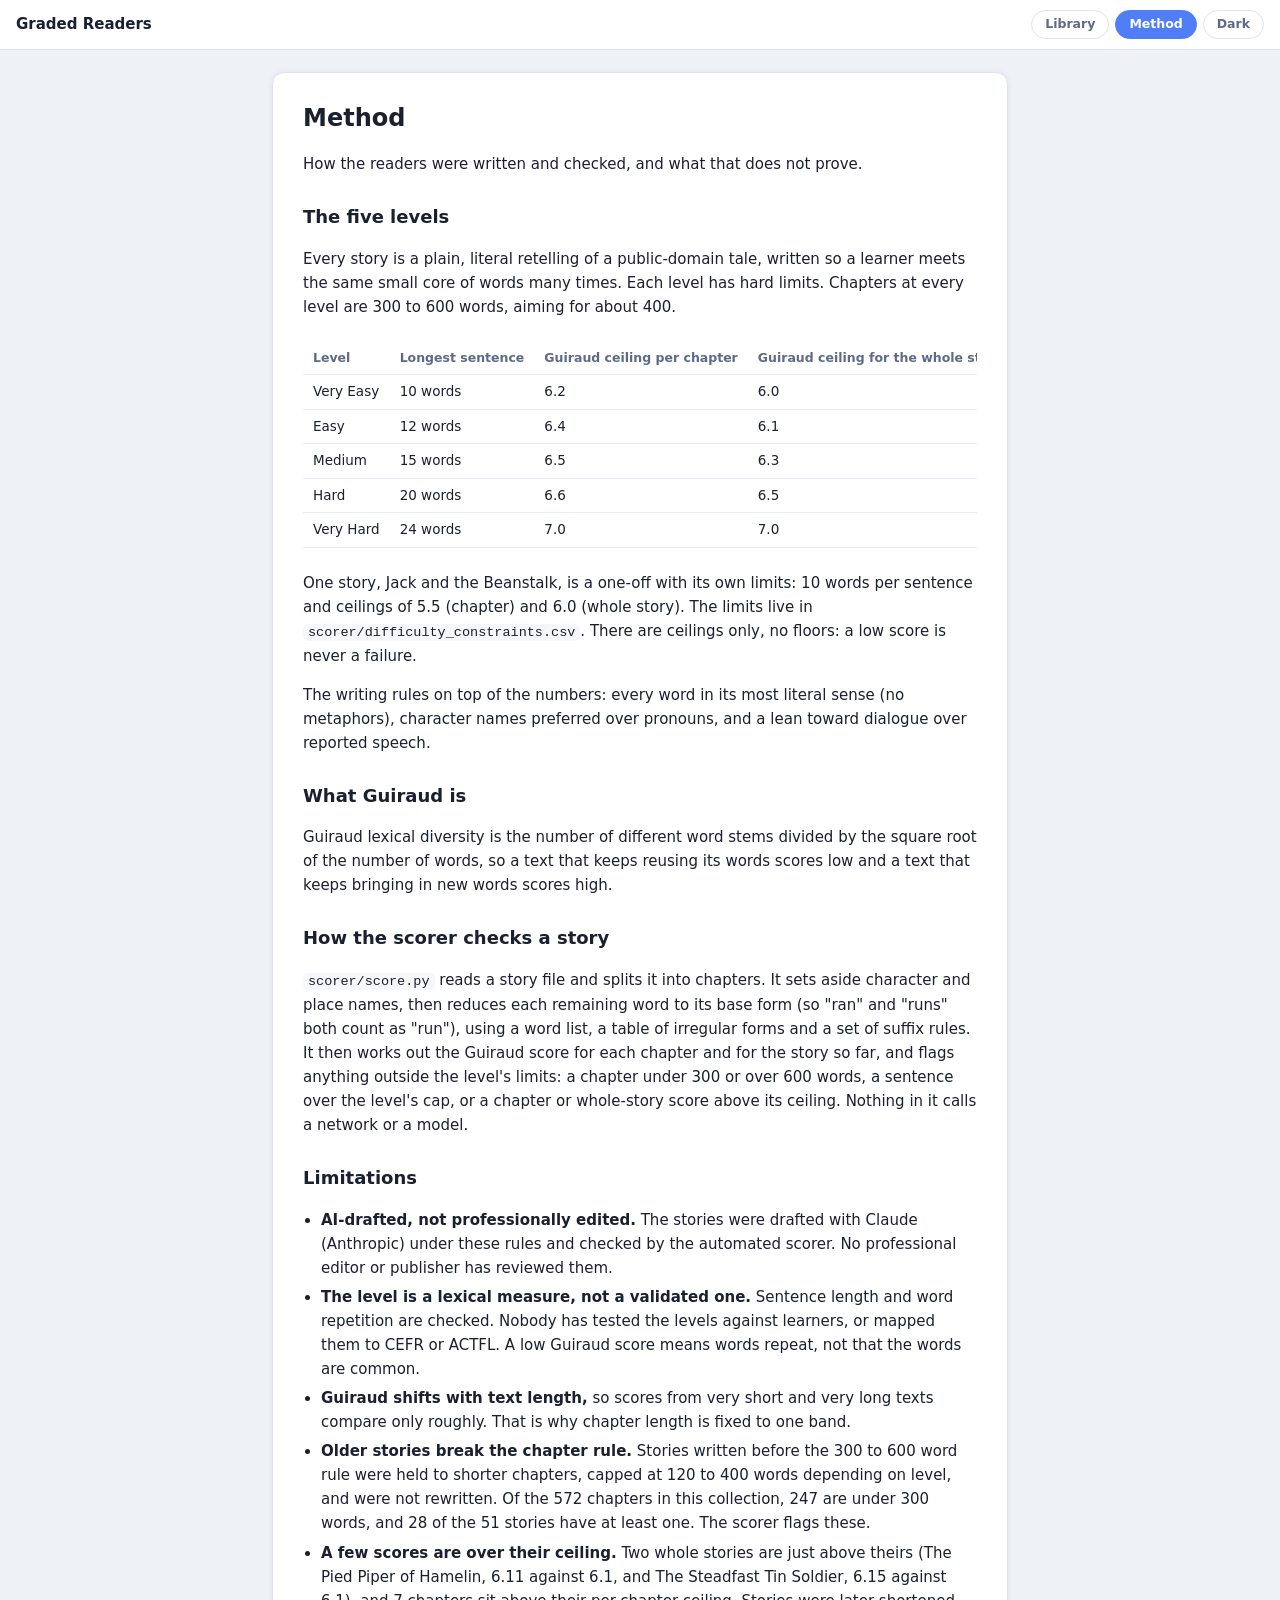
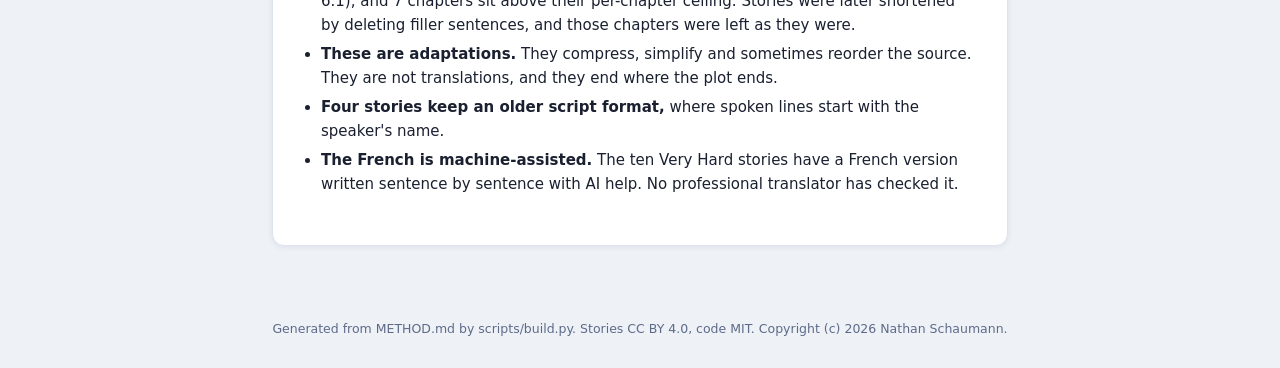
==== method.html @ 7c4550a3 "Initial commit: graded English readers (51 stories), scorer, static site Co-Authored-By: Claude Sonn" ====
<!doctype html>
<html lang="en">
<head>
<meta charset="utf-8">
<meta name="viewport" content="width=device-width, initial-scale=1">
<title>Method | Graded Readers</title>
<link rel="icon" href="data:,">
<link rel="stylesheet" href="css/style.css">
<script src="js/theme.js"></script>
</head>
<body>
<header class="topbar">
  <a class="brand" href="index.html">Graded Readers</a>
  <nav class="topnav">
    <a class="pill" href="index.html">Library</a>
    <a class="pill on" href="method.html">Method</a>
    <button class="pill" id="theme-btn" type="button">Dark</button>
  </nav>
</header>
<main class="doc">
<h1>Method</h1>
<p>How the readers were written and checked, and what that does not prove.</p>
<h2>The five levels</h2>
<p>Every story is a plain, literal retelling of a public-domain tale, written so a learner meets the same small core of words many times. Each level has hard limits. Chapters at every level are 300 to 600 words, aiming for about 400.</p>
<div class='tablewrap'><table><thead><tr><th>Level</th><th>Longest sentence</th><th>Guiraud ceiling per chapter</th><th>Guiraud ceiling for the whole story</th></tr></thead><tbody><tr><td>Very Easy</td><td>10 words</td><td>6.2</td><td>6.0</td></tr><tr><td>Easy</td><td>12 words</td><td>6.4</td><td>6.1</td></tr><tr><td>Medium</td><td>15 words</td><td>6.5</td><td>6.3</td></tr><tr><td>Hard</td><td>20 words</td><td>6.6</td><td>6.5</td></tr><tr><td>Very Hard</td><td>24 words</td><td>7.0</td><td>7.0</td></tr></tbody></table></div>
<p>One story, Jack and the Beanstalk, is a one-off with its own limits: 10 words per sentence and ceilings of 5.5 (chapter) and 6.0 (whole story). The limits live in <code>scorer/difficulty_constraints.csv</code>. There are ceilings only, no floors: a low score is never a failure.</p>
<p>The writing rules on top of the numbers: every word in its most literal sense (no metaphors), character names preferred over pronouns, and a lean toward dialogue over reported speech.</p>
<h2>What Guiraud is</h2>
<p>Guiraud lexical diversity is the number of different word stems divided by the square root of the number of words, so a text that keeps reusing its words scores low and a text that keeps bringing in new words scores high.</p>
<h2>How the scorer checks a story</h2>
<p><code>scorer/score.py</code> reads a story file and splits it into chapters. It sets aside character and place names, then reduces each remaining word to its base form (so "ran" and "runs" both count as "run"), using a word list, a table of irregular forms and a set of suffix rules. It then works out the Guiraud score for each chapter and for the story so far, and flags anything outside the level's limits: a chapter under 300 or over 600 words, a sentence over the level's cap, or a chapter or whole-story score above its ceiling. Nothing in it calls a network or a model.</p>
<h2>Limitations</h2>
<ul><li><strong>AI-drafted, not professionally edited.</strong> The stories were drafted with Claude (Anthropic) under these rules and checked by the automated scorer. No professional editor or publisher has reviewed them.</li><li><strong>The level is a lexical measure, not a validated one.</strong> Sentence length and word repetition are checked. Nobody has tested the levels against learners, or mapped them to CEFR or ACTFL. A low Guiraud score means words repeat, not that the words are common.</li><li><strong>Guiraud shifts with text length,</strong> so scores from very short and very long texts compare only roughly. That is why chapter length is fixed to one band.</li><li><strong>Older stories break the chapter rule.</strong> Stories written before the 300 to 600 word rule were held to shorter chapters, capped at 120 to 400 words depending on level, and were not rewritten. Of the 572 chapters in this collection, 247 are under 300 words, and 28 of the 51 stories have at least one. The scorer flags these.</li><li><strong>A few scores are over their ceiling.</strong> Two whole stories are just above theirs (The Pied Piper of Hamelin, 6.11 against 6.1, and The Steadfast Tin Soldier, 6.15 against 6.1), and 7 chapters sit above their per-chapter ceiling. Stories were later shortened by deleting filler sentences, and those chapters were left as they were.</li><li><strong>These are adaptations.</strong> They compress, simplify and sometimes reorder the source. They are not translations, and they end where the plot ends.</li><li><strong>Four stories keep an older script format,</strong> where spoken lines start with the speaker's name.</li><li><strong>The French is machine-assisted.</strong> The ten Very Hard stories have a French version written sentence by sentence with AI help. No professional translator has checked it.</li></ul>
</main>
<footer class="foot">Generated from METHOD.md by scripts/build.py. Stories CC BY 4.0, code MIT. Copyright (c) 2026 Nathan Schaumann.</footer>
</body>
</html>
---- css/style.css ----
/* Graded Readers: shared styles. Light and dark from tokens. */
:root {
  --bg: #eef1f6; --card: #fff; --card-2: #f5f7fb;
  --border: #dde3ef; --border-soft: #e8ecf4;
  --text: #1a2030; --muted: #5d6b89;
  --accent: #4f7ef8; --accent-text: #2f5fd6; --accent-soft: #e3ebff;
  --on-accent: #fff;
  --paper: #fff; --paper-text: #1d2333;
  --fr-bg: #f3f6ff; --fr-bar: #8fa8f0;
  --lv-VE: #1e7d4f; --lv-VE-bg: #e5f5ec;
  --lv-E: #0c7c86; --lv-E-bg: #e0f4f6;
  --lv-M: #2f5fd6; --lv-M-bg: #e3ebff;
  --lv-H: #8a6414; --lv-H-bg: #faf1dd;
  --lv-VH: #6d28d9; --lv-VH-bg: #f0eaff;
  --lv-oneoff: #55607a; --lv-oneoff-bg: #eaecf1;
  --shadow: 0 1px 6px rgba(20,30,60,.08);
  --radius: 12px;
  --font-sans: -apple-system, BlinkMacSystemFont, "Segoe UI", system-ui, sans-serif;
  --font-read: Georgia, "Iowan Old Style", "Palatino Linotype", Palatino, "Times New Roman", serif;
  --read-size: 19px;
}
:root[data-theme="dark"] {
  --bg: #12151d; --card: #1b202c; --card-2: #212838;
  --border: #2c3446; --border-soft: #262d3d;
  --text: #e6eaf4; --muted: #9aa6c0;
  --accent: #7c9bff; --accent-text: #9db4ff; --accent-soft: #24304f;
  --on-accent: #0d1220;
  --paper: #181d29; --paper-text: #dfe4f0;
  --fr-bg: #1e2638; --fr-bar: #4d64a8;
  --lv-VE: #6fd6a0; --lv-VE-bg: #17322a;
  --lv-E: #6bd2dc; --lv-E-bg: #15313a;
  --lv-M: #9db4ff; --lv-M-bg: #22305a;
  --lv-H: #f0c96a; --lv-H-bg: #3a2f14;
  --lv-VH: #c4a6ff; --lv-VH-bg: #2f2350;
  --lv-oneoff: #b3bdd4; --lv-oneoff-bg: #2a3142;
  --shadow: 0 1px 6px rgba(0,0,0,.4);
}
@media (prefers-color-scheme: dark) {
  :root:not([data-theme="light"]) {
    --bg: #12151d; --card: #1b202c; --card-2: #212838;
    --border: #2c3446; --border-soft: #262d3d;
    --text: #e6eaf4; --muted: #9aa6c0;
    --accent: #7c9bff; --accent-text: #9db4ff; --accent-soft: #24304f;
    --on-accent: #0d1220;
    --paper: #181d29; --paper-text: #dfe4f0;
    --fr-bg: #1e2638; --fr-bar: #4d64a8;
    --lv-VE: #6fd6a0; --lv-VE-bg: #17322a;
    --lv-E: #6bd2dc; --lv-E-bg: #15313a;
    --lv-M: #9db4ff; --lv-M-bg: #22305a;
    --lv-H: #f0c96a; --lv-H-bg: #3a2f14;
    --lv-VH: #c4a6ff; --lv-VH-bg: #2f2350;
    --lv-oneoff: #b3bdd4; --lv-oneoff-bg: #2a3142;
    --shadow: 0 1px 6px rgba(0,0,0,.4);
  }
}

* , *::before, *::after { box-sizing: border-box; }
html { -webkit-text-size-adjust: 100%; }
body {
  margin: 0; background: var(--bg); color: var(--text);
  font-family: var(--font-sans); font-size: 15px; line-height: 1.5;
}
a { color: var(--accent-text); }
button, input, select { font: inherit; color: inherit; }
[hidden] { display: none !important; }

/* ---------- top bar ---------- */
.topbar {
  display: flex; align-items: center; gap: 14px; flex-wrap: wrap;
  padding: 10px 16px; background: var(--card); border-bottom: 1px solid var(--border);
}
.brand { font-weight: 700; font-size: 15px; color: var(--text); text-decoration: none; white-space: nowrap; }
.topnav { display: flex; gap: 6px; margin-left: auto; align-items: center; flex-wrap: wrap; }
.pill {
  display: inline-flex; align-items: center; gap: 6px; appearance: none; cursor: pointer;
  font-size: 12.5px; font-weight: 700; line-height: 1.35; white-space: nowrap;
  padding: 5px 13px; border-radius: 999px; text-decoration: none;
  border: 1px solid var(--border); background: var(--card); color: var(--muted);
}
.pill:hover { border-color: var(--accent); color: var(--text); }
.pill[aria-pressed="true"], .pill.on { background: var(--accent); border-color: var(--accent); color: var(--on-accent); }
.pill .n { font-weight: 500; opacity: .8; }

/* ---------- library ---------- */
.wrap { max-width: 1240px; margin: 0 auto; padding: 22px 16px 40px; }
.intro h1 { font-size: 22px; margin: 0 0 6px; line-height: 1.25; }
.intro p { margin: 0 0 6px; color: var(--muted); max-width: 70ch; }
.controls { display: flex; flex-wrap: wrap; gap: 10px 14px; align-items: center; margin: 18px 0 14px; }
.controls .levels { display: flex; flex-wrap: wrap; gap: 6px; }
.controls .right { display: flex; gap: 8px; margin-left: auto; align-items: center; flex-wrap: wrap; }
.search, .select {
  border: 1px solid var(--border); background: var(--card); border-radius: 9px;
  padding: 7px 11px; font-size: 14px;
}
.search { width: 240px; max-width: 100%; }
.count { color: var(--muted); font-size: 13px; margin-bottom: 10px; }

.grid { display: grid; grid-template-columns: repeat(auto-fill, minmax(360px, 1fr)); gap: 12px; }
.card {
  display: flex; flex-direction: column; gap: 8px; text-decoration: none; color: var(--text);
  background: var(--card); border: 1px solid var(--border); border-radius: var(--radius);
  padding: 13px 15px; box-shadow: var(--shadow); transition: border-color .12s, transform .08s;
}
.card:hover { border-color: var(--accent); transform: translateY(-1px); }
.card:focus-visible, .pill:focus-visible, .search:focus-visible, .select:focus-visible, .btn:focus-visible {
  outline: 2px solid var(--accent); outline-offset: 2px;
}
.card h2 { font-size: 16px; line-height: 1.3; margin: 0; font-weight: 700; }
.card .row { display: flex; gap: 6px 8px; align-items: center; flex-wrap: wrap; font-size: 12.5px; color: var(--muted); }
.card .row .dot { opacity: .5; }
.badge {
  display: inline-block; font-size: 11.5px; font-weight: 700; padding: 2px 9px; border-radius: 999px;
  white-space: nowrap; line-height: 1.5;
}
.badge.fr { background: var(--accent-soft); color: var(--accent-text); }
.lv-VE { background: var(--lv-VE-bg); color: var(--lv-VE); }
.lv-E { background: var(--lv-E-bg); color: var(--lv-E); }
.lv-M { background: var(--lv-M-bg); color: var(--lv-M); }
.lv-H { background: var(--lv-H-bg); color: var(--lv-H); }
.lv-VH { background: var(--lv-VH-bg); color: var(--lv-VH); }
.lv-oneoff { background: var(--lv-oneoff-bg); color: var(--lv-oneoff); }
.empty { color: var(--muted); padding: 30px 0; text-align: center; }

.levels-table { margin: 4px 0 0; }
details.levelinfo { margin-top: 14px; background: var(--card); border: 1px solid var(--border); border-radius: var(--radius); padding: 10px 15px; }
details.levelinfo summary { cursor: pointer; font-weight: 700; font-size: 13.5px; }
.tablewrap { overflow-x: auto; }
table { border-collapse: collapse; width: 100%; font-size: 13.5px; margin: 8px 0; }
th, td { text-align: left; padding: 6px 10px; border-bottom: 1px solid var(--border-soft); white-space: nowrap; }
th { color: var(--muted); font-weight: 700; font-size: 12.5px; }
td.num, th.num { text-align: right; }

.foot { color: var(--muted); font-size: 12.5px; text-align: center; padding: 24px 16px 30px; }

/* ---------- reader ---------- */
.readerbar {
  position: sticky; top: 0; z-index: 5; background: var(--card); border-bottom: 1px solid var(--border);
  padding: 8px 16px; display: flex; flex-wrap: wrap; gap: 8px 10px; align-items: center;
}
.readerbar .title { font-weight: 700; font-size: 15px; margin-right: auto; min-width: 0; }
.seg { display: inline-flex; border: 1px solid var(--border); border-radius: 999px; overflow: hidden; }
.seg button {
  appearance: none; border: 0; background: var(--card); color: var(--muted); cursor: pointer;
  padding: 5px 12px; font-size: 12.5px; font-weight: 700; white-space: nowrap;
}
.seg button + button { border-left: 1px solid var(--border); }
.seg button[aria-pressed="true"] { background: var(--accent); color: var(--on-accent); }
.tool { display: inline-flex; align-items: center; gap: 6px; font-size: 12.5px; color: var(--muted); white-space: nowrap; }
.tool input[type=checkbox] { accent-color: var(--accent); }
.readerbar .select { padding: 4px 8px; font-size: 12.5px; max-width: 220px; }

.paper {
  max-width: 44rem; margin: 22px auto 60px; padding: 30px 34px 40px; background: var(--paper); color: var(--paper-text);
  border: 1px solid var(--border); border-radius: var(--radius); box-shadow: var(--shadow);
  font-family: var(--font-read); font-size: var(--read-size); line-height: 1.7;
}
.paper.wide { max-width: 78rem; }
.story-head h1 { font-family: var(--font-sans); font-size: 26px; line-height: 1.25; margin: 0 0 8px; }
.story-head .row { display: flex; flex-wrap: wrap; gap: 6px 10px; align-items: center; font: 13px/1.4 var(--font-sans); color: var(--muted); }
details.report { font: 13.5px/1.5 var(--font-sans); margin: 14px 0 6px; border: 1px solid var(--border); border-radius: 10px; padding: 8px 12px; background: var(--card-2); color: var(--text); }
details.report summary { cursor: pointer; font-weight: 700; }
details.report p { margin: 8px 0; }
.chapter { margin-top: 2.2em; scroll-margin-top: 70px; }
.chapter .eyebrow { font: 700 12px/1 var(--font-sans); letter-spacing: .08em; text-transform: uppercase; color: var(--muted); }
.chapter h2 { font-family: var(--font-sans); font-size: 21px; line-height: 1.3; margin: 6px 0 4px; }
.chapter .also { font: 13px/1.4 var(--font-sans); color: var(--muted); margin: 0 0 8px; }
.para { margin: 0 0 1.05em; }
.pair { display: grid; grid-template-columns: 1fr; gap: 0; margin: 0 0 1.05em; }
.pair.two { grid-template-columns: 1fr 1fr; gap: 0 30px; }
.pair .fr, .para.fr { background: var(--fr-bg); border-left: 3px solid var(--fr-bar); padding: 6px 12px; border-radius: 0 8px 8px 0; }
.pair.two .fr { margin: 0; }
.pair .en, .pair .fr { margin: 0; }
.pair:not(.two) .fr { margin-top: .55em; }
.summary { font: italic 14px/1.5 var(--font-sans); color: var(--muted); margin: -.55em 0 1.05em; padding-left: 12px; border-left: 3px solid var(--border); }
.script .line { display: block; margin: 0 0 .25em; }
.sp { font-family: var(--font-sans); font-weight: 700; font-size: .82em; color: var(--accent-text); margin-right: .35em; }
.pager { display: flex; justify-content: space-between; gap: 10px; margin-top: 2.4em; font-family: var(--font-sans); }
.btn { display: inline-block; text-decoration: none; cursor: pointer; border: 1px solid var(--border); background: var(--card); color: var(--text); border-radius: 9px; padding: 7px 14px; font: 700 13px var(--font-sans); }
.btn:hover { border-color: var(--accent); }
.loading, .err { max-width: 44rem; margin: 40px auto; padding: 0 16px; color: var(--muted); }

/* method page */
.doc { max-width: 46rem; margin: 22px auto 50px; padding: 26px 30px 34px; background: var(--card); border: 1px solid var(--border); border-radius: var(--radius); box-shadow: var(--shadow); line-height: 1.6; }
.doc h1 { font-size: 24px; margin: 0 0 4px; }
.doc h2 { font-size: 18px; margin: 1.5em 0 .4em; }
.doc ul { padding-left: 1.2em; }
.doc li { margin: .35em 0; }
.doc code { font-family: ui-monospace, "SF Mono", Menlo, Consolas, monospace; font-size: .9em; background: var(--card-2); padding: 1px 5px; border-radius: 5px; }

@media (max-width: 900px) {
  .pair.two { grid-template-columns: 1fr; }
  .pair.two .fr { margin-top: .55em; }
}
@media (max-width: 640px) {
  .grid { grid-template-columns: 1fr; }
  .paper { margin: 12px 0 40px; padding: 20px 16px 30px; border-radius: 0; border-left: 0; border-right: 0; }
  .doc { margin: 12px 0 30px; padding: 20px 16px 26px; border-radius: 0; border-left: 0; border-right: 0; }
  .story-head h1 { font-size: 18px; }
  .story-head .row { gap: 6px 8px; font-size: 12.5px; }
  .readerbar { position: static; }
  .readerbar .title { flex-basis: 100%; }
  .search { width: 100%; }
  .controls .right { margin-left: 0; width: 100%; }
}
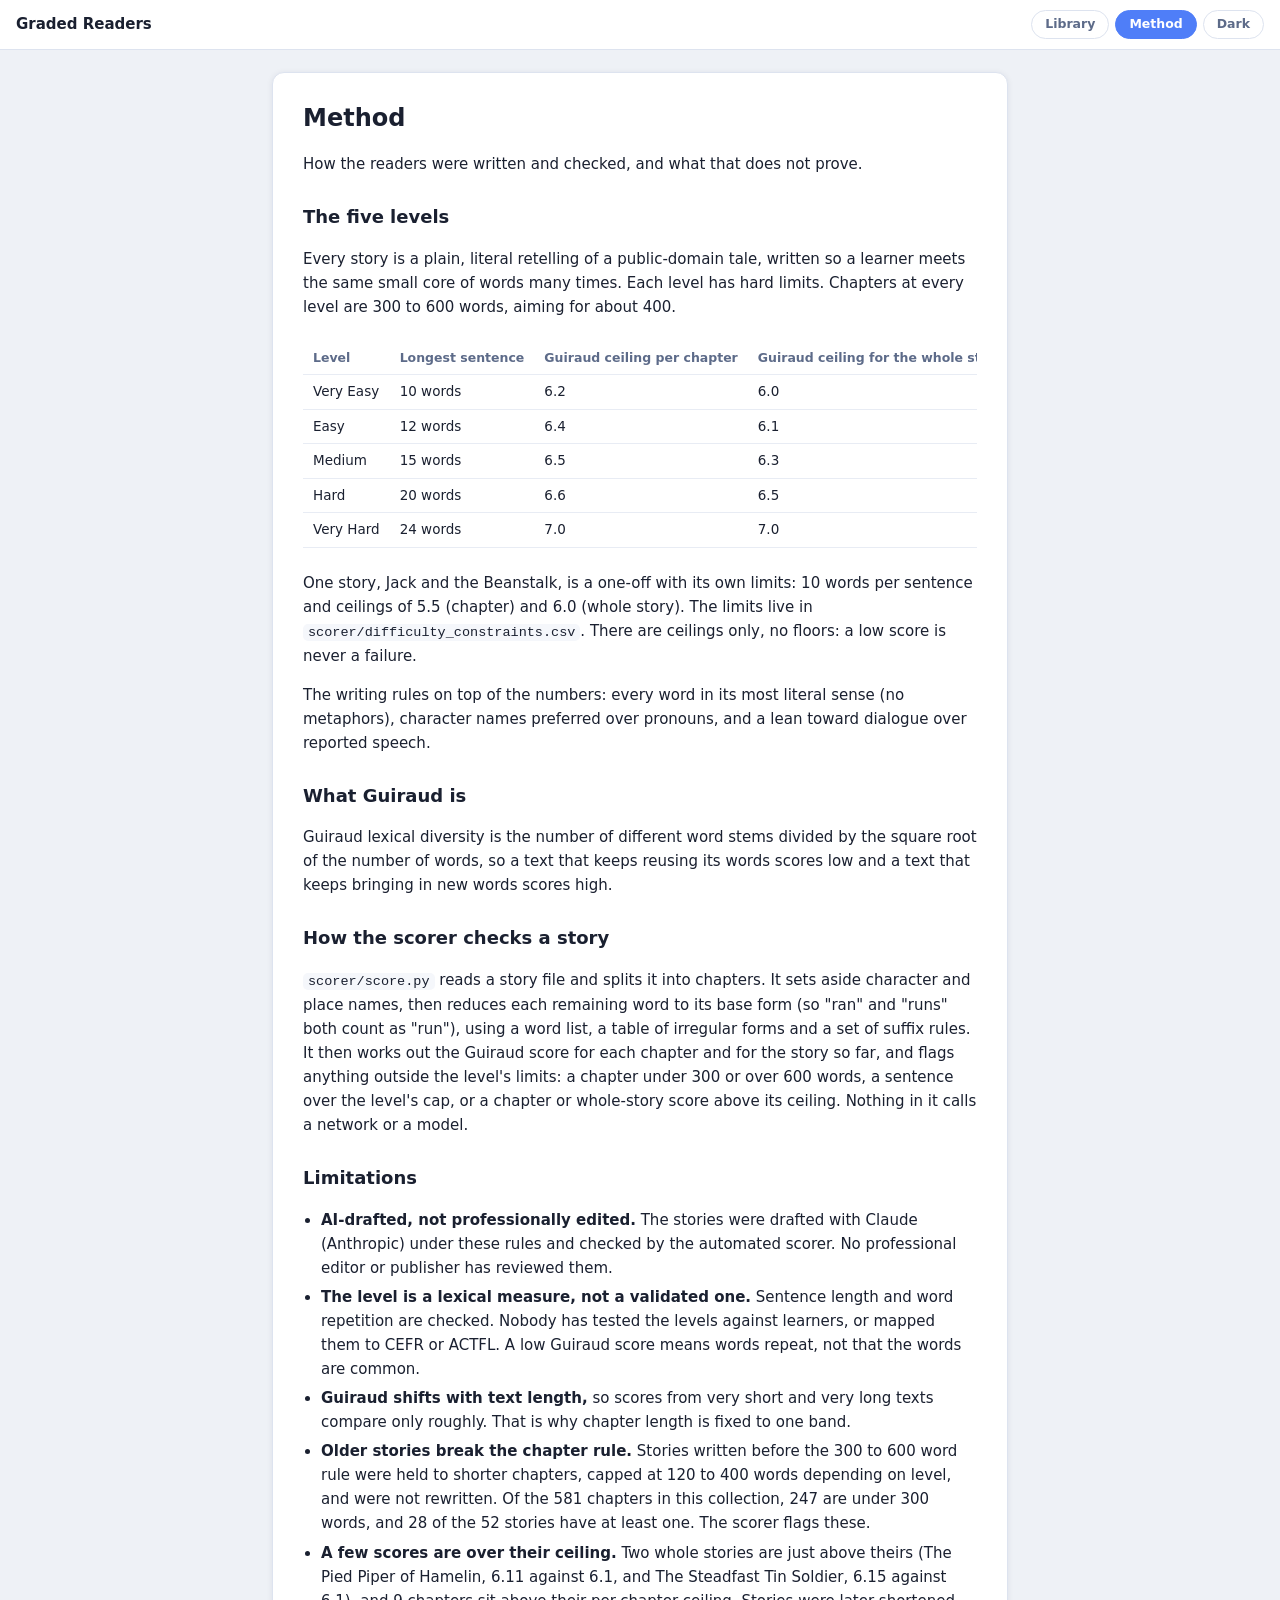
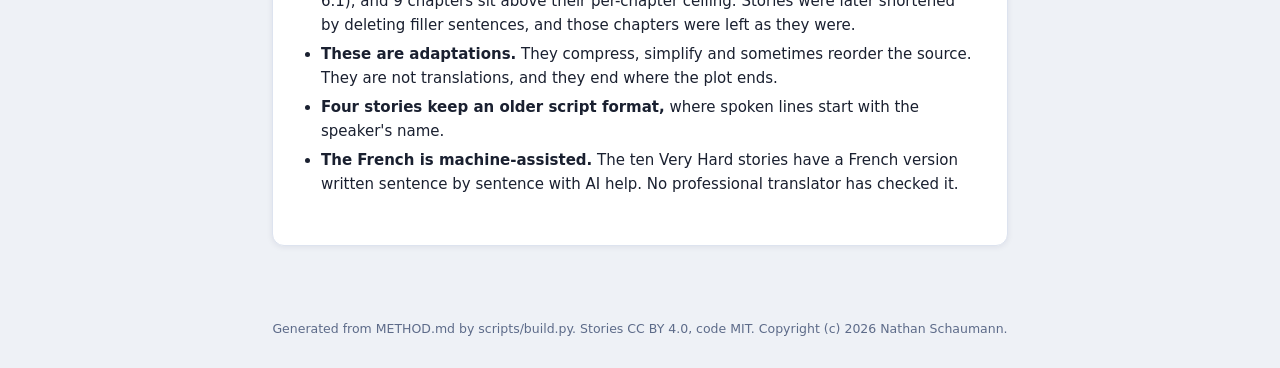
==== commit bc138e3b: "Add Peter Pan (52 stories)" ====
--- a/method.html
+++ b/method.html
@@ -30,7 +30,7 @@
 <h2>How the scorer checks a story</h2>
 <p><code>scorer/score.py</code> reads a story file and splits it into chapters. It sets aside character and place names, then reduces each remaining word to its base form (so "ran" and "runs" both count as "run"), using a word list, a table of irregular forms and a set of suffix rules. It then works out the Guiraud score for each chapter and for the story so far, and flags anything outside the level's limits: a chapter under 300 or over 600 words, a sentence over the level's cap, or a chapter or whole-story score above its ceiling. Nothing in it calls a network or a model.</p>
 <h2>Limitations</h2>
-<ul><li><strong>AI-drafted, not professionally edited.</strong> The stories were drafted with Claude (Anthropic) under these rules and checked by the automated scorer. No professional editor or publisher has reviewed them.</li><li><strong>The level is a lexical measure, not a validated one.</strong> Sentence length and word repetition are checked. Nobody has tested the levels against learners, or mapped them to CEFR or ACTFL. A low Guiraud score means words repeat, not that the words are common.</li><li><strong>Guiraud shifts with text length,</strong> so scores from very short and very long texts compare only roughly. That is why chapter length is fixed to one band.</li><li><strong>Older stories break the chapter rule.</strong> Stories written before the 300 to 600 word rule were held to shorter chapters, capped at 120 to 400 words depending on level, and were not rewritten. Of the 572 chapters in this collection, 247 are under 300 words, and 28 of the 51 stories have at least one. The scorer flags these.</li><li><strong>A few scores are over their ceiling.</strong> Two whole stories are just above theirs (The Pied Piper of Hamelin, 6.11 against 6.1, and The Steadfast Tin Soldier, 6.15 against 6.1), and 7 chapters sit above their per-chapter ceiling. Stories were later shortened by deleting filler sentences, and those chapters were left as they were.</li><li><strong>These are adaptations.</strong> They compress, simplify and sometimes reorder the source. They are not translations, and they end where the plot ends.</li><li><strong>Four stories keep an older script format,</strong> where spoken lines start with the speaker's name.</li><li><strong>The French is machine-assisted.</strong> The ten Very Hard stories have a French version written sentence by sentence with AI help. No professional translator has checked it.</li></ul>
+<ul><li><strong>AI-drafted, not professionally edited.</strong> The stories were drafted with Claude (Anthropic) under these rules and checked by the automated scorer. No professional editor or publisher has reviewed them.</li><li><strong>The level is a lexical measure, not a validated one.</strong> Sentence length and word repetition are checked. Nobody has tested the levels against learners, or mapped them to CEFR or ACTFL. A low Guiraud score means words repeat, not that the words are common.</li><li><strong>Guiraud shifts with text length,</strong> so scores from very short and very long texts compare only roughly. That is why chapter length is fixed to one band.</li><li><strong>Older stories break the chapter rule.</strong> Stories written before the 300 to 600 word rule were held to shorter chapters, capped at 120 to 400 words depending on level, and were not rewritten. Of the 581 chapters in this collection, 247 are under 300 words, and 28 of the 52 stories have at least one. The scorer flags these.</li><li><strong>A few scores are over their ceiling.</strong> Two whole stories are just above theirs (The Pied Piper of Hamelin, 6.11 against 6.1, and The Steadfast Tin Soldier, 6.15 against 6.1), and 9 chapters sit above their per-chapter ceiling. Stories were later shortened by deleting filler sentences, and those chapters were left as they were.</li><li><strong>These are adaptations.</strong> They compress, simplify and sometimes reorder the source. They are not translations, and they end where the plot ends.</li><li><strong>Four stories keep an older script format,</strong> where spoken lines start with the speaker's name.</li><li><strong>The French is machine-assisted.</strong> The ten Very Hard stories have a French version written sentence by sentence with AI help. No professional translator has checked it.</li></ul>
 </main>
 <footer class="foot">Generated from METHOD.md by scripts/build.py. Stories CC BY 4.0, code MIT. Copyright (c) 2026 Nathan Schaumann.</footer>
 </body>
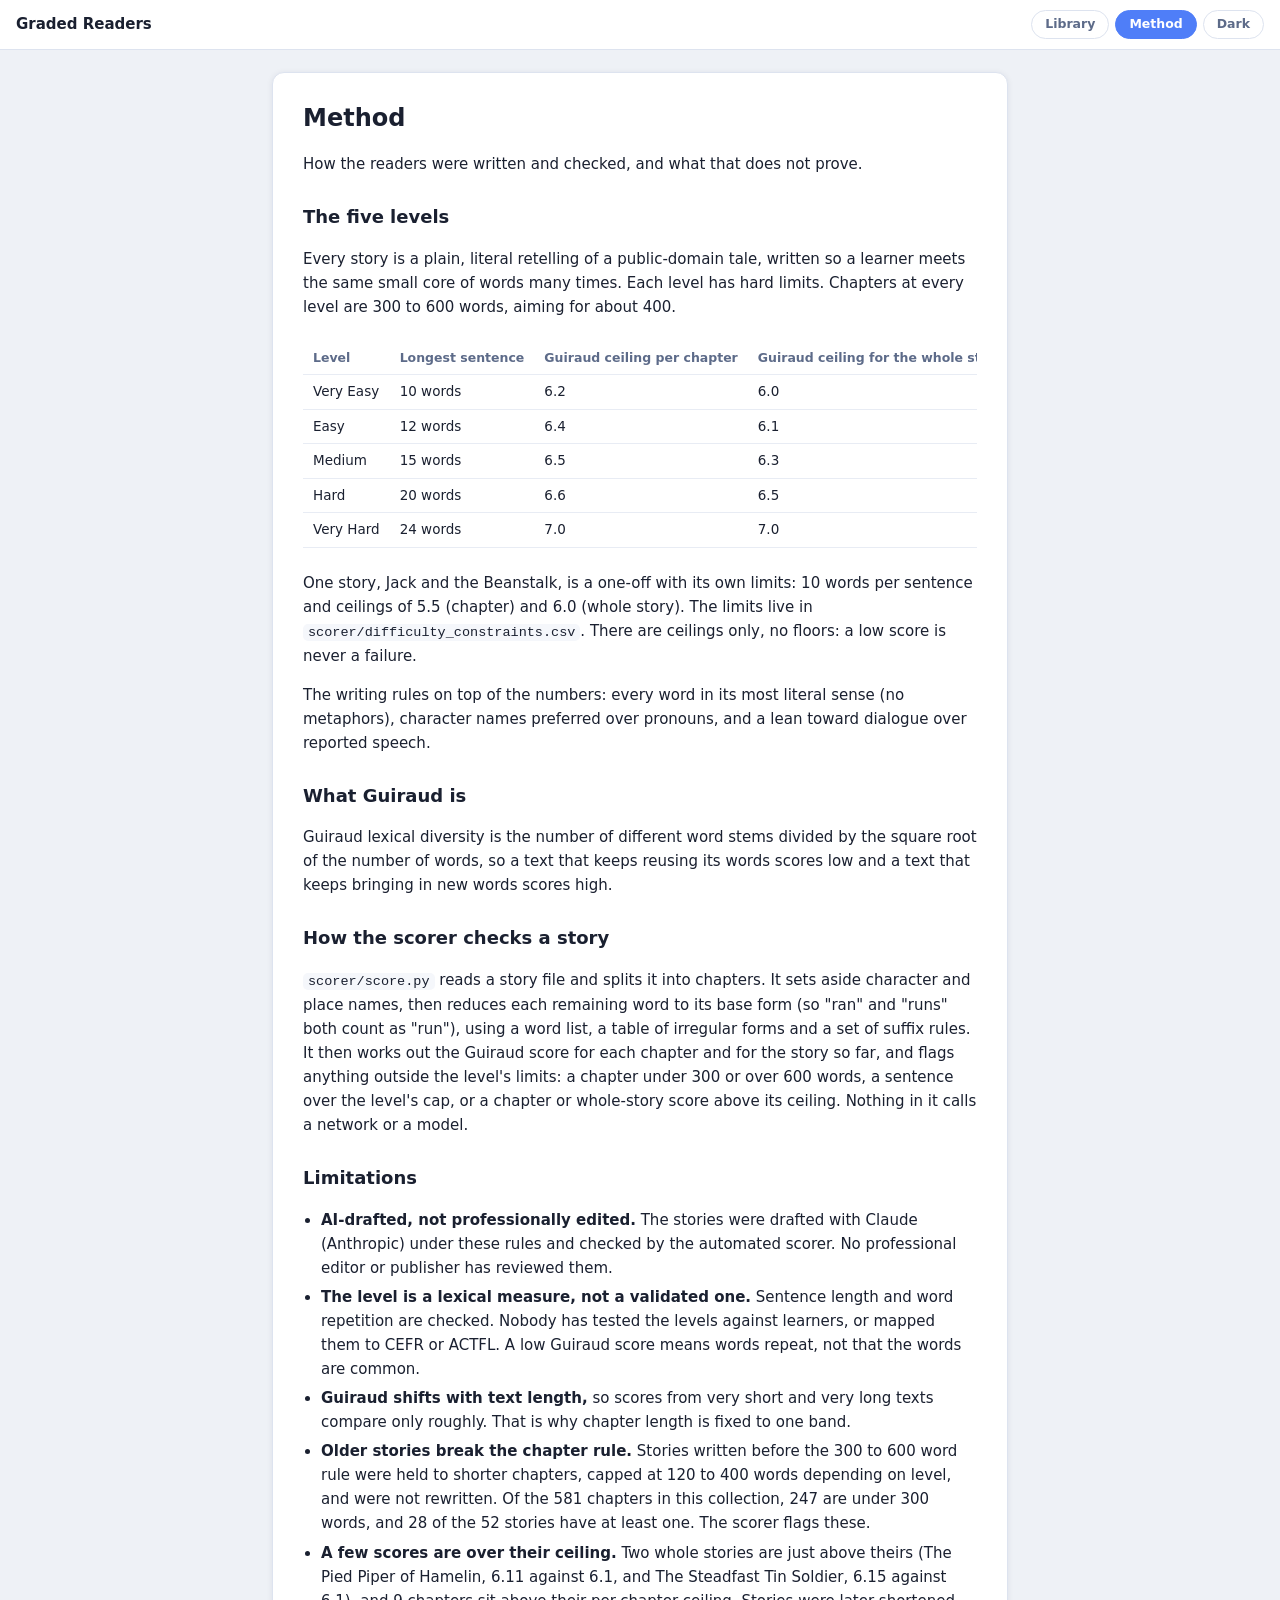
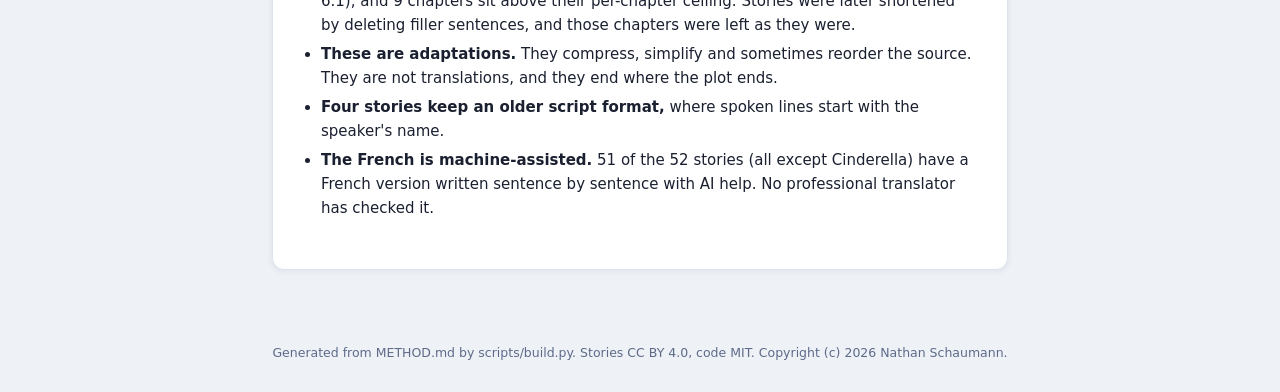
==== commit 2cee8c34: "Add French versions for 41 more stories (51 of 52 now have French) Taken from the app's newest night" ====
--- a/method.html
+++ b/method.html
@@ -30,7 +30,7 @@
 <h2>How the scorer checks a story</h2>
 <p><code>scorer/score.py</code> reads a story file and splits it into chapters. It sets aside character and place names, then reduces each remaining word to its base form (so "ran" and "runs" both count as "run"), using a word list, a table of irregular forms and a set of suffix rules. It then works out the Guiraud score for each chapter and for the story so far, and flags anything outside the level's limits: a chapter under 300 or over 600 words, a sentence over the level's cap, or a chapter or whole-story score above its ceiling. Nothing in it calls a network or a model.</p>
 <h2>Limitations</h2>
-<ul><li><strong>AI-drafted, not professionally edited.</strong> The stories were drafted with Claude (Anthropic) under these rules and checked by the automated scorer. No professional editor or publisher has reviewed them.</li><li><strong>The level is a lexical measure, not a validated one.</strong> Sentence length and word repetition are checked. Nobody has tested the levels against learners, or mapped them to CEFR or ACTFL. A low Guiraud score means words repeat, not that the words are common.</li><li><strong>Guiraud shifts with text length,</strong> so scores from very short and very long texts compare only roughly. That is why chapter length is fixed to one band.</li><li><strong>Older stories break the chapter rule.</strong> Stories written before the 300 to 600 word rule were held to shorter chapters, capped at 120 to 400 words depending on level, and were not rewritten. Of the 581 chapters in this collection, 247 are under 300 words, and 28 of the 52 stories have at least one. The scorer flags these.</li><li><strong>A few scores are over their ceiling.</strong> Two whole stories are just above theirs (The Pied Piper of Hamelin, 6.11 against 6.1, and The Steadfast Tin Soldier, 6.15 against 6.1), and 9 chapters sit above their per-chapter ceiling. Stories were later shortened by deleting filler sentences, and those chapters were left as they were.</li><li><strong>These are adaptations.</strong> They compress, simplify and sometimes reorder the source. They are not translations, and they end where the plot ends.</li><li><strong>Four stories keep an older script format,</strong> where spoken lines start with the speaker's name.</li><li><strong>The French is machine-assisted.</strong> The ten Very Hard stories have a French version written sentence by sentence with AI help. No professional translator has checked it.</li></ul>
+<ul><li><strong>AI-drafted, not professionally edited.</strong> The stories were drafted with Claude (Anthropic) under these rules and checked by the automated scorer. No professional editor or publisher has reviewed them.</li><li><strong>The level is a lexical measure, not a validated one.</strong> Sentence length and word repetition are checked. Nobody has tested the levels against learners, or mapped them to CEFR or ACTFL. A low Guiraud score means words repeat, not that the words are common.</li><li><strong>Guiraud shifts with text length,</strong> so scores from very short and very long texts compare only roughly. That is why chapter length is fixed to one band.</li><li><strong>Older stories break the chapter rule.</strong> Stories written before the 300 to 600 word rule were held to shorter chapters, capped at 120 to 400 words depending on level, and were not rewritten. Of the 581 chapters in this collection, 247 are under 300 words, and 28 of the 52 stories have at least one. The scorer flags these.</li><li><strong>A few scores are over their ceiling.</strong> Two whole stories are just above theirs (The Pied Piper of Hamelin, 6.11 against 6.1, and The Steadfast Tin Soldier, 6.15 against 6.1), and 9 chapters sit above their per-chapter ceiling. Stories were later shortened by deleting filler sentences, and those chapters were left as they were.</li><li><strong>These are adaptations.</strong> They compress, simplify and sometimes reorder the source. They are not translations, and they end where the plot ends.</li><li><strong>Four stories keep an older script format,</strong> where spoken lines start with the speaker's name.</li><li><strong>The French is machine-assisted.</strong> 51 of the 52 stories (all except Cinderella) have a French version written sentence by sentence with AI help. No professional translator has checked it.</li></ul>
 </main>
 <footer class="foot">Generated from METHOD.md by scripts/build.py. Stories CC BY 4.0, code MIT. Copyright (c) 2026 Nathan Schaumann.</footer>
 </body>
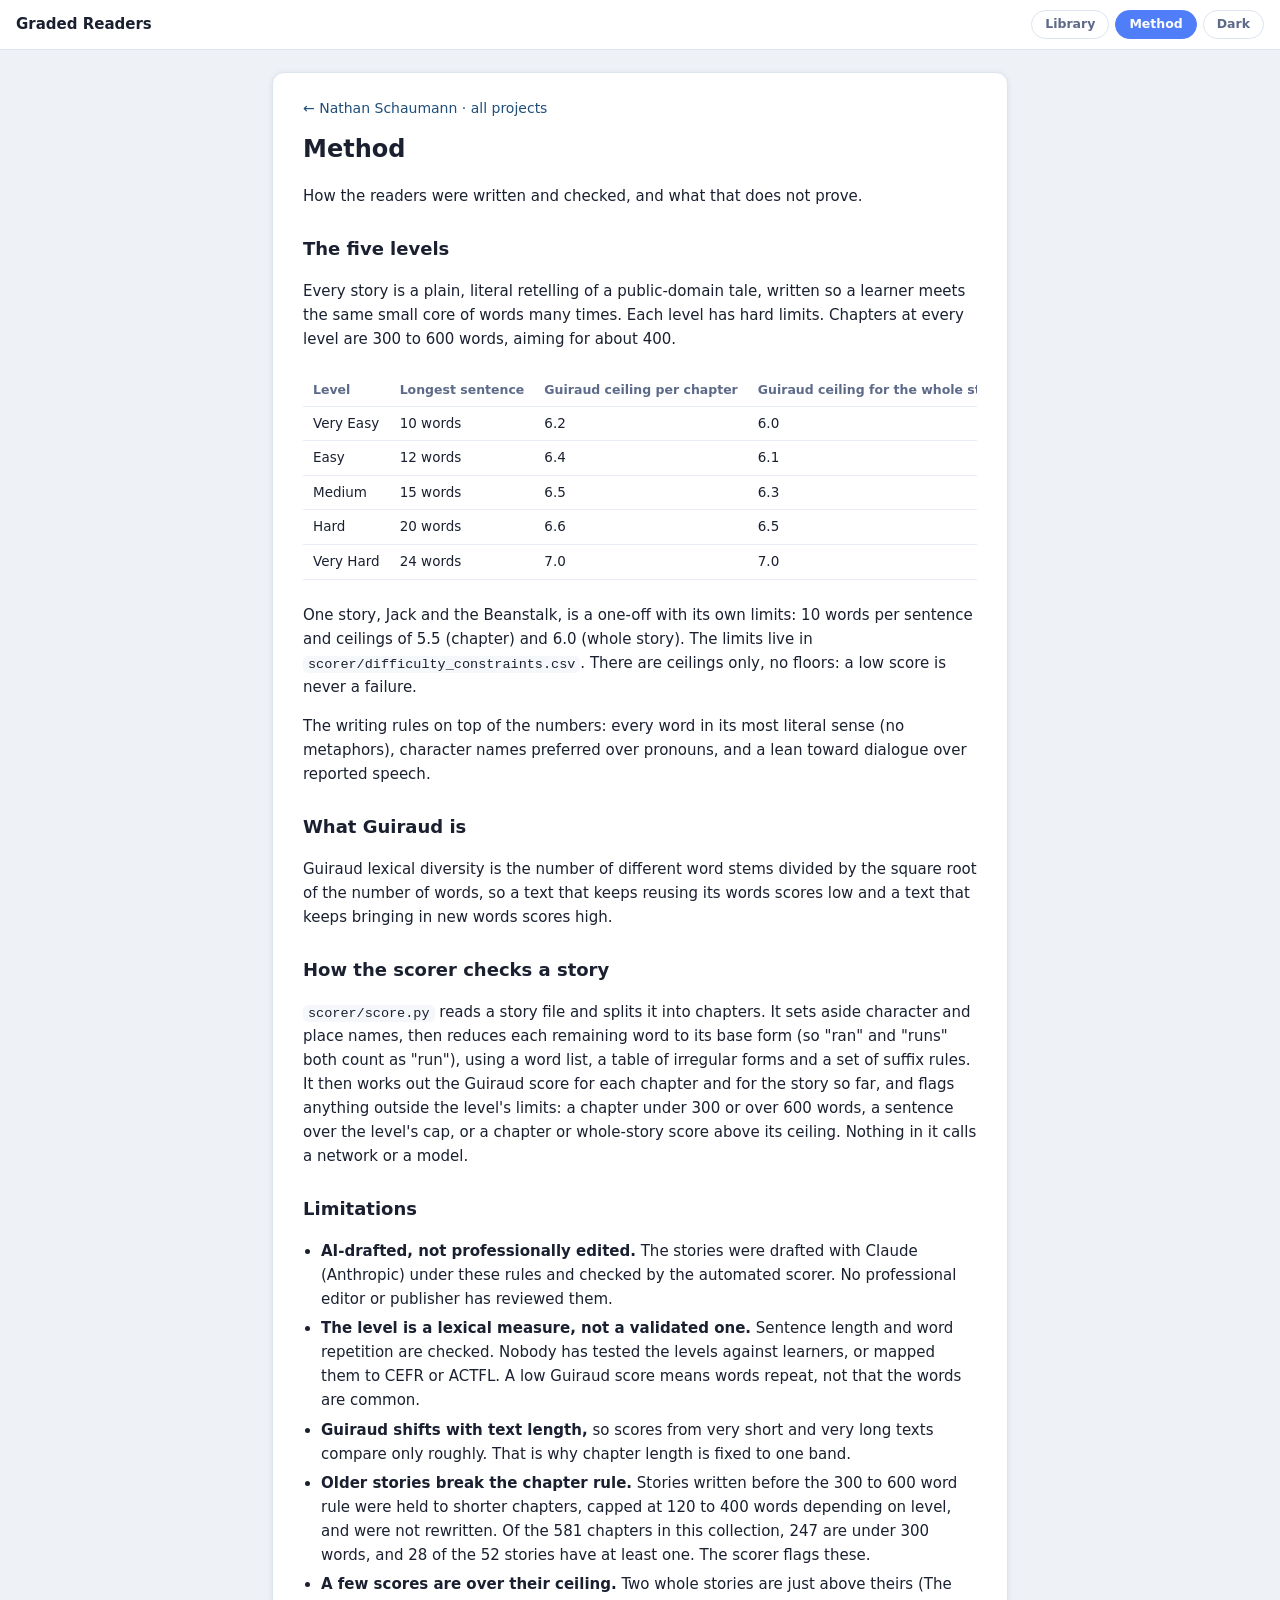
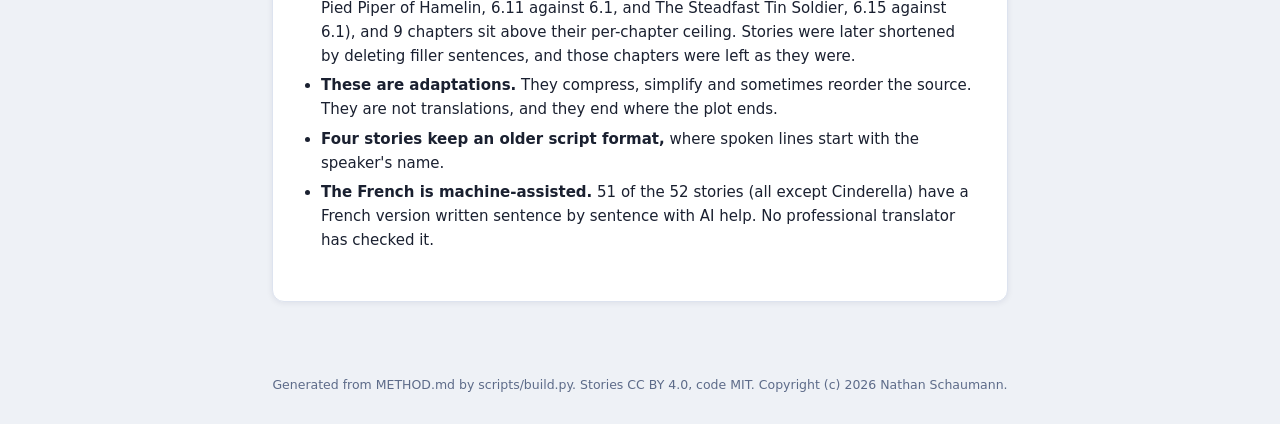
==== commit 01c411c7: "Add a link back to nschaumann.com at the top of every page Library and method page: first item in th" ====
--- a/method.html
+++ b/method.html
@@ -18,6 +18,7 @@
   </nav>
 </header>
 <main class="doc">
+<nav class="home-link" style="font:14px/1.4 system-ui,-apple-system,sans-serif;margin:0 0 12px"><a href="https://nschaumann.com/" style="color:#1F4E79;text-decoration:none">← Nathan Schaumann · all projects</a></nav>
 <h1>Method</h1>
 <p>How the readers were written and checked, and what that does not prove.</p>
 <h2>The five levels</h2>
--- a/css/style.css
+++ b/css/style.css
@@ -85,6 +85,7 @@
 .wrap { max-width: 1240px; margin: 0 auto; padding: 22px 16px 40px; }
 .intro h1 { font-size: 22px; margin: 0 0 6px; line-height: 1.25; }
 .intro p { margin: 0 0 6px; color: var(--muted); max-width: 70ch; }
+.intro .origin-line { font-size: 12.5px; }
 .controls { display: flex; flex-wrap: wrap; gap: 10px 14px; align-items: center; margin: 18px 0 14px; }
 .controls .levels { display: flex; flex-wrap: wrap; gap: 6px; }
 .controls .right { display: flex; gap: 8px; margin-left: auto; align-items: center; flex-wrap: wrap; }
@@ -202,3 +203,13 @@
   .search { width: 100%; }
   .controls .right { margin-left: 0; width: 100%; }
 }
+
+/* Reader page: holds the "Nathan Schaumann, all projects" link, lined up with the story title. */
+.home-wrap { max-width: 44rem; margin: 14px auto 0; padding: 0 35px; }
+@media (max-width: 640px) { .home-wrap { padding: 0 16px; } }
+
+/* "Nathan Schaumann, all projects" link: its inline dark blue is unreadable on the dark theme. */
+:root[data-theme="dark"] .home-link a { color: #9db4ff !important; }
+@media (prefers-color-scheme: dark) {
+  :root:not([data-theme="light"]) .home-link a { color: #9db4ff !important; }
+}
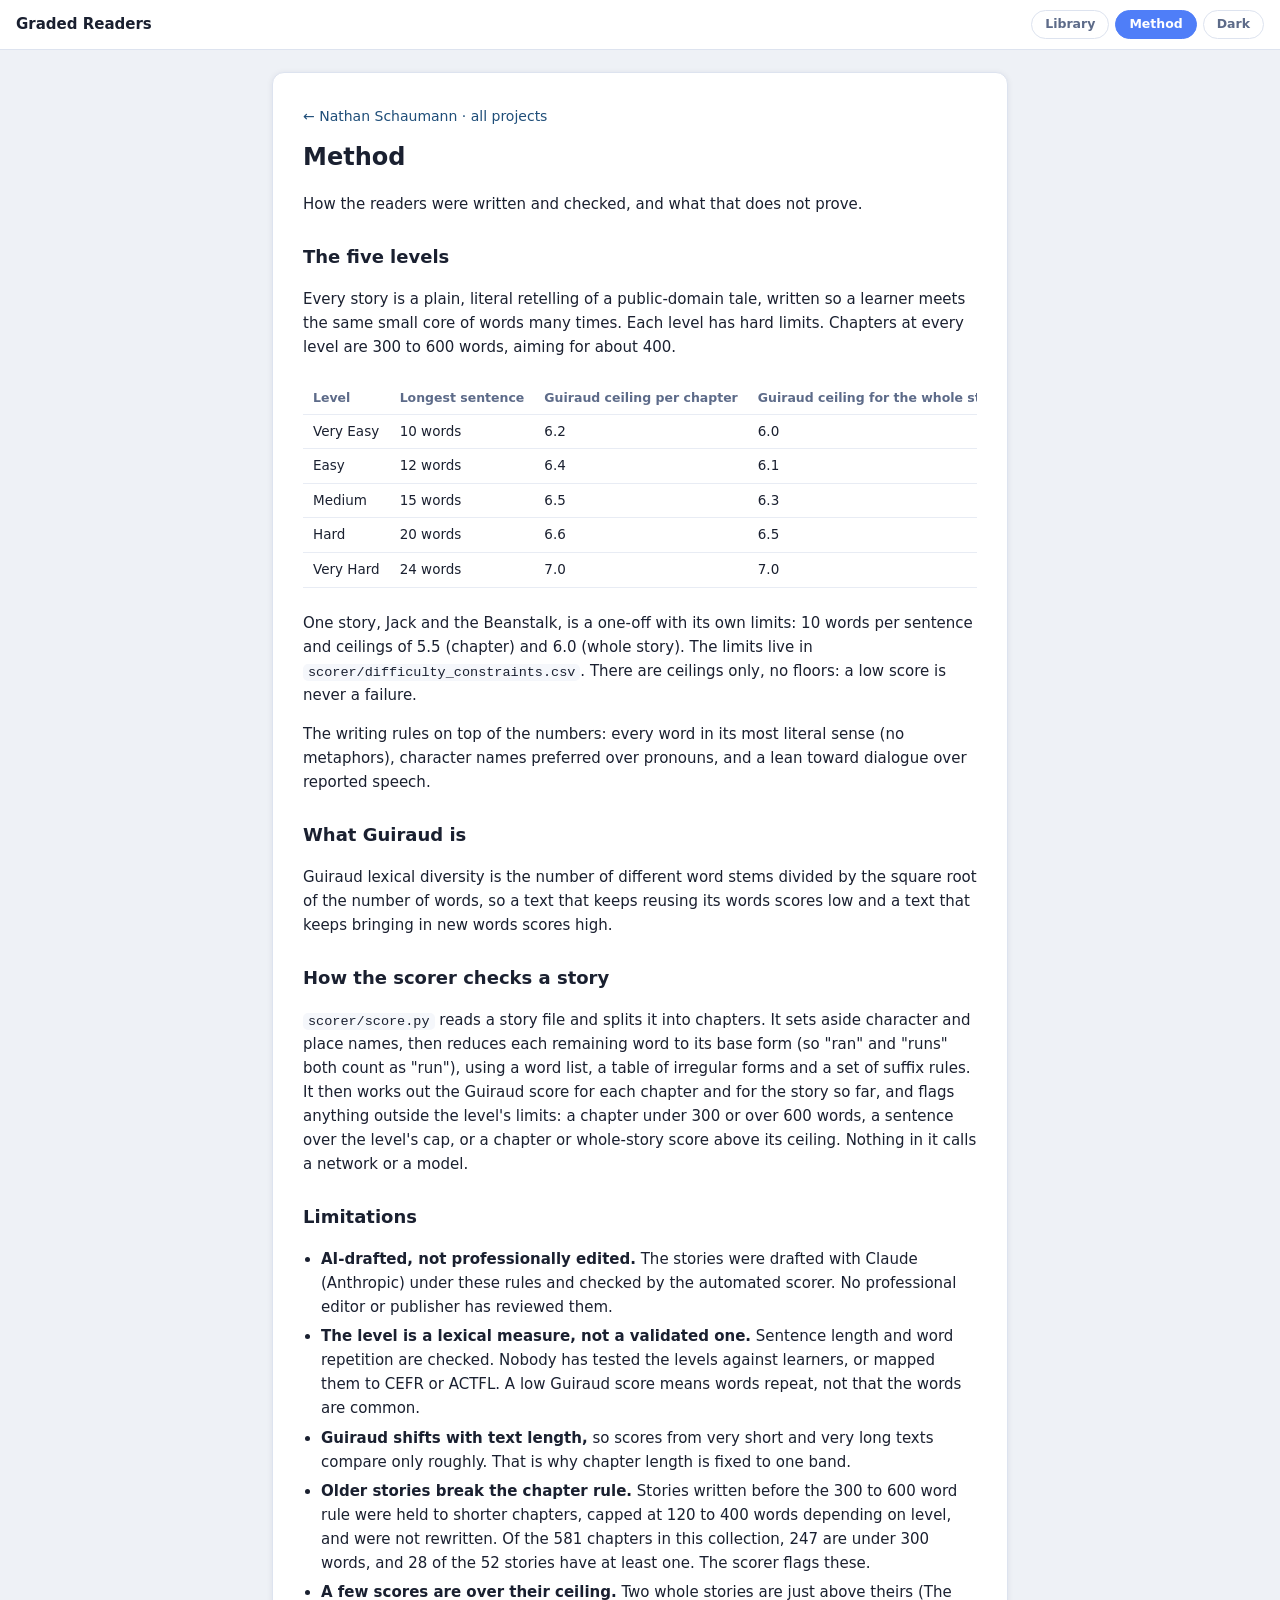
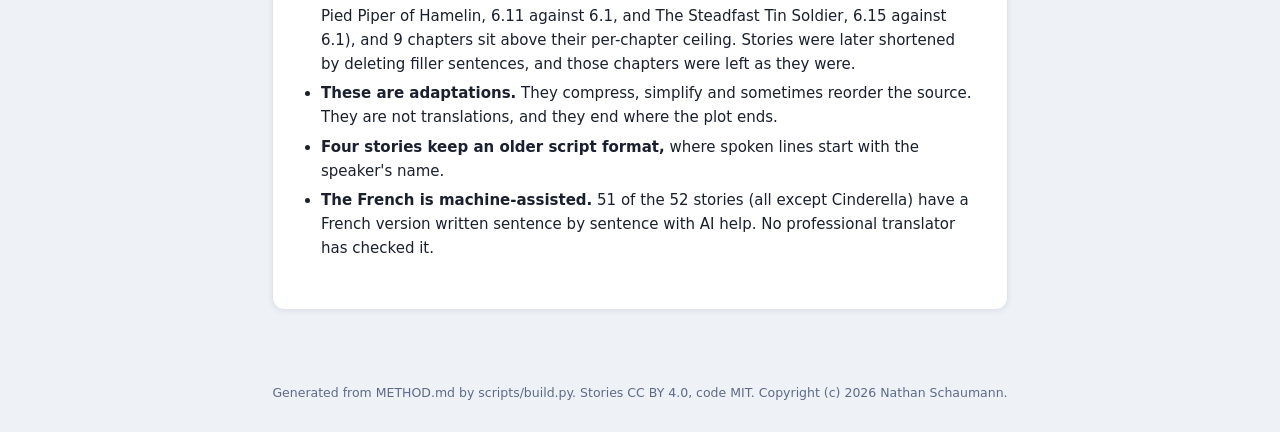
==== commit d4e612e6: "Open light on every device; favicon; bigger tap targets The automatic dark styles (the two system-se" ====
--- a/method.html
+++ b/method.html
@@ -4,7 +4,7 @@
 <meta charset="utf-8">
 <meta name="viewport" content="width=device-width, initial-scale=1">
 <title>Method | Graded Readers</title>
-<link rel="icon" href="data:,">
+<link rel="icon" type="image/svg+xml" href="/favicon.svg">
 <link rel="stylesheet" href="css/style.css">
 <script src="js/theme.js"></script>
 </head>
@@ -18,7 +18,7 @@
   </nav>
 </header>
 <main class="doc">
-<nav class="home-link" style="font:14px/1.4 system-ui,-apple-system,sans-serif;margin:0 0 12px"><a href="https://nschaumann.com/" style="color:#1F4E79;text-decoration:none">← Nathan Schaumann · all projects</a></nav>
+<nav class="home-link" style="font:14px/1.4 system-ui,-apple-system,sans-serif;margin:0 0 4px"><a href="https://nschaumann.com/" style="display:inline-block;padding:8px 0;color:#1F4E79;text-decoration:none">← Nathan Schaumann · all projects</a></nav>
 <h1>Method</h1>
 <p>How the readers were written and checked, and what that does not prove.</p>
 <h2>The five levels</h2>
--- a/css/style.css
+++ b/css/style.css
@@ -1,5 +1,7 @@
-/* Graded Readers: shared styles. Light and dark from tokens. */
+/* Graded Readers: shared styles. Light is the default on every device; dark is only ever an explicit choice
+   made with the Dark button (html[data-theme="dark"]). The system colour setting is never followed. */
 :root {
+  color-scheme: light;
   --bg: #eef1f6; --card: #fff; --card-2: #f5f7fb;
   --border: #dde3ef; --border-soft: #e8ecf4;
   --text: #1a2030; --muted: #5d6b89;
@@ -34,24 +36,6 @@
   --lv-VH: #c4a6ff; --lv-VH-bg: #2f2350;
   --lv-oneoff: #b3bdd4; --lv-oneoff-bg: #2a3142;
   --shadow: 0 1px 6px rgba(0,0,0,.4);
-}
-@media (prefers-color-scheme: dark) {
-  :root:not([data-theme="light"]) {
-    --bg: #12151d; --card: #1b202c; --card-2: #212838;
-    --border: #2c3446; --border-soft: #262d3d;
-    --text: #e6eaf4; --muted: #9aa6c0;
-    --accent: #7c9bff; --accent-text: #9db4ff; --accent-soft: #24304f;
-    --on-accent: #0d1220;
-    --paper: #181d29; --paper-text: #dfe4f0;
-    --fr-bg: #1e2638; --fr-bar: #4d64a8;
-    --lv-VE: #6fd6a0; --lv-VE-bg: #17322a;
-    --lv-E: #6bd2dc; --lv-E-bg: #15313a;
-    --lv-M: #9db4ff; --lv-M-bg: #22305a;
-    --lv-H: #f0c96a; --lv-H-bg: #3a2f14;
-    --lv-VH: #c4a6ff; --lv-VH-bg: #2f2350;
-    --lv-oneoff: #b3bdd4; --lv-oneoff-bg: #2a3142;
-    --shadow: 0 1px 6px rgba(0,0,0,.4);
-  }
 }
 
 * , *::before, *::after { box-sizing: border-box; }
@@ -208,8 +192,15 @@
 .home-wrap { max-width: 44rem; margin: 14px auto 0; padding: 0 35px; }
 @media (max-width: 640px) { .home-wrap { padding: 0 16px; } }
 
-/* "Nathan Schaumann, all projects" link: its inline dark blue is unreadable on the dark theme. */
+/* "Nathan Schaumann, all projects" link: its inline dark blue is unreadable on the explicit dark theme. */
 :root[data-theme="dark"] .home-link a { color: #9db4ff !important; }
-@media (prefers-color-scheme: dark) {
-  :root:not([data-theme="light"]) .home-link a { color: #9db4ff !important; }
-}
+
+/* Touch-size tap targets (phones, tablets, any touch screen): every control at least 32px tall.
+   Plain-text controls grow their tap area with padding that a matching negative margin cancels,
+   so the layout does not move. A desktop mouse keeps the compact look. */
+@media (pointer: coarse), (max-width: 900px) {
+  .brand { display: inline-flex; align-items: center; min-height: 32px; }
+  .pill, .seg button, .tool, .readerbar .select { min-height: 32px; }
+  .intro p > a { display: inline-block; padding: 7px 0; margin: -7px 0; }
+  details.levelinfo summary, details.report summary { padding: 7px 0; margin: -7px 0; }
+}
